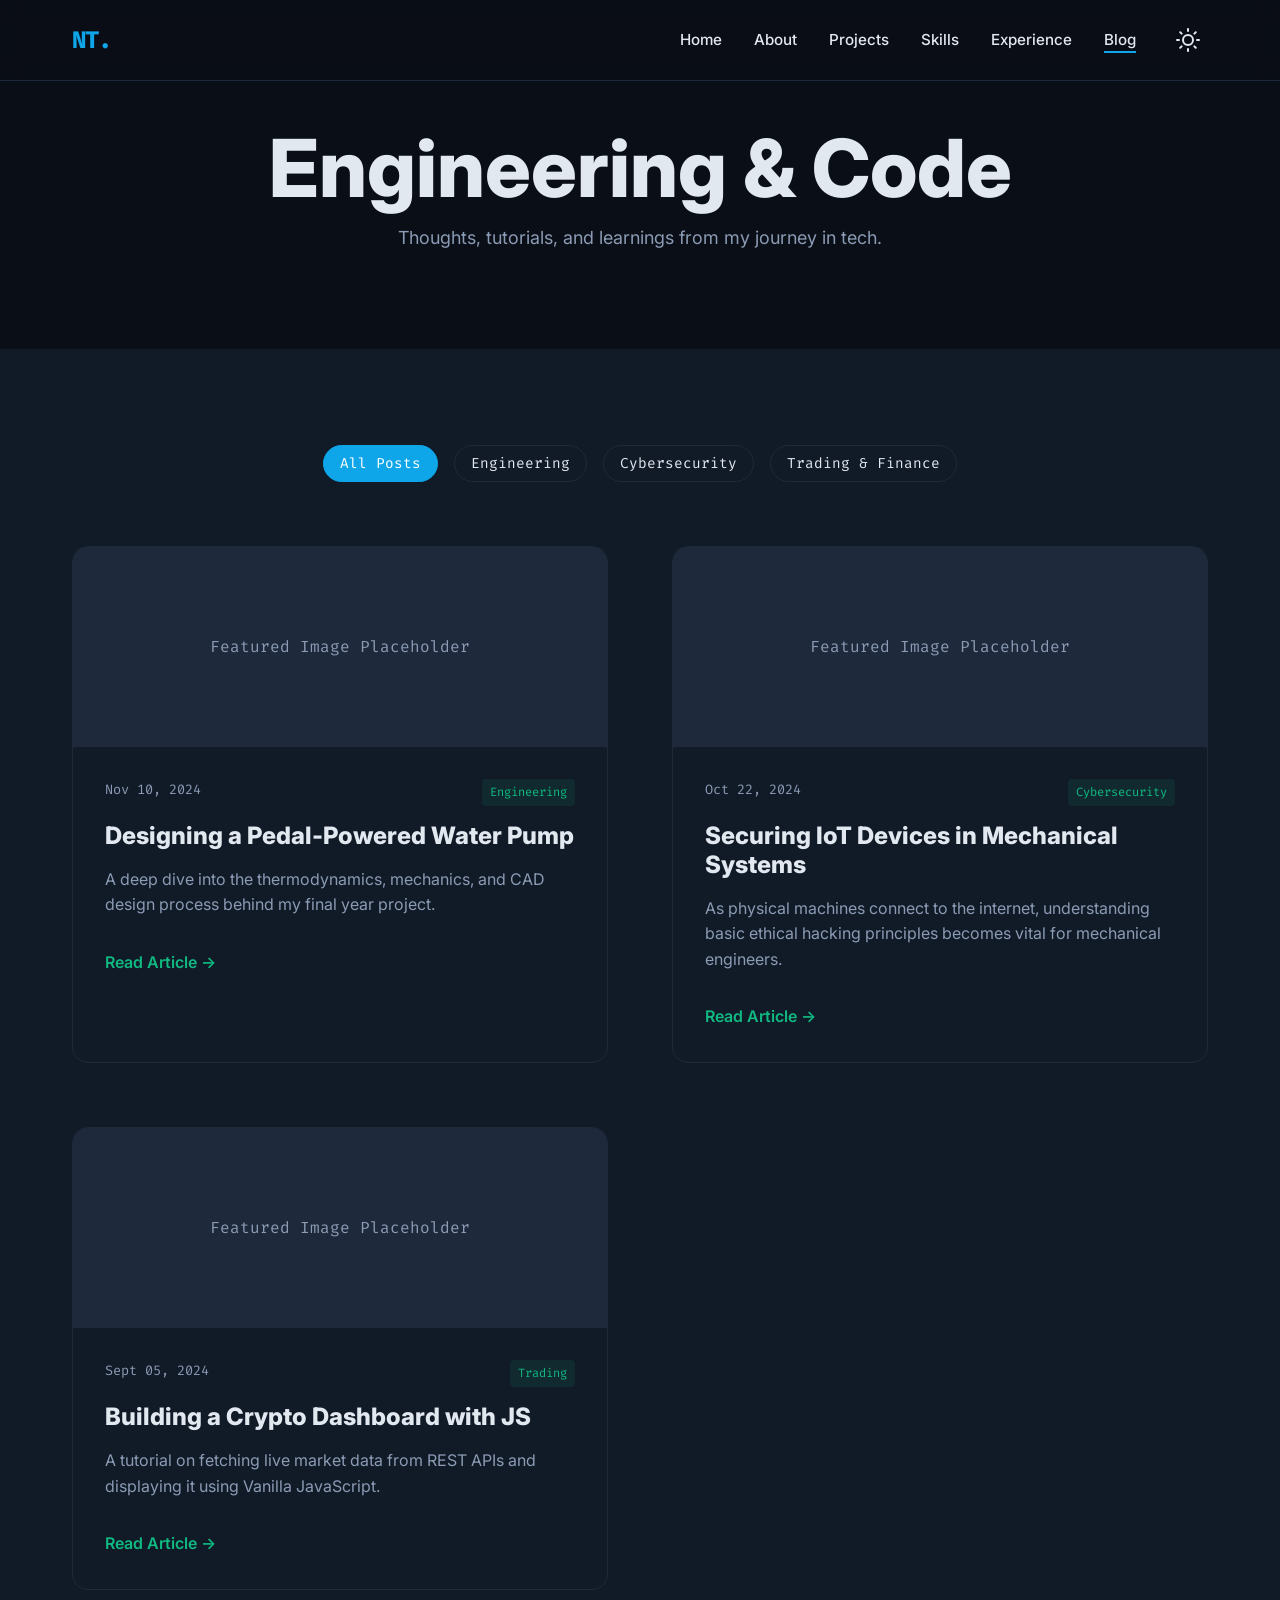
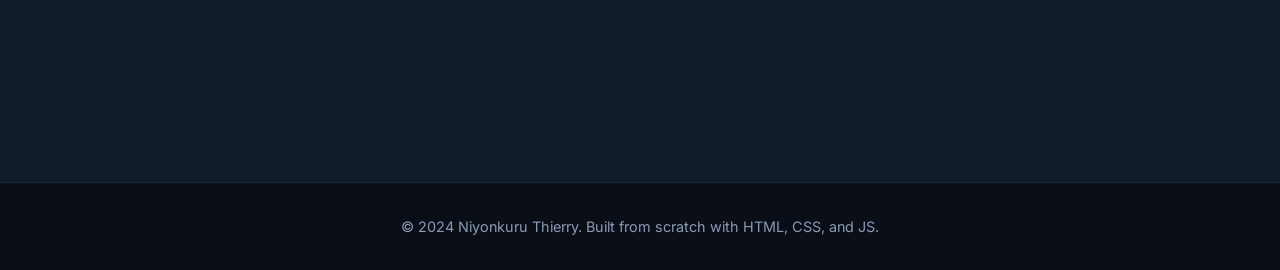
==== src/blog.html @ 0bab6eab "feat: implement interactive portfolio and project 2 ideas - Implemented full-stack frontend code (HT" ====
<!DOCTYPE html>
<html lang="en" data-theme="dark">
<head>
    <meta charset="UTF-8">
    <meta name="viewport" content="width=device-width, initial-scale=1.0">
    <meta name="description" content="Niyonkuru Thierry's Tech & Engineering Blog">
    <title>Blog | Niyonkuru Thierry</title>
    <link rel="stylesheet" href="css/style.css">
    <!-- Optional: Add Google Fonts here -->
    <link rel="preconnect" href="https://fonts.googleapis.com">
    <link rel="preconnect" href="https://fonts.gstatic.com" crossorigin>
    <link href="https://fonts.googleapis.com/css2?family=Inter:wght@300;400;600;800&family=Fira+Code:wght@400;500&display=swap" rel="stylesheet">
    <style>
        /* Extra styles specific to Blog Page */
        .blog-header {
            padding-top: 120px;
            padding-bottom: var(--spacing-md);
            text-align: center;
        }

        .blog-filters {
            display: flex;
            justify-content: center;
            gap: var(--spacing-sm);
            margin-bottom: var(--spacing-lg);
            flex-wrap: wrap;
        }

        .blog-grid {
            display: grid;
            grid-template-columns: repeat(auto-fill, minmax(350px, 1fr));
            gap: var(--spacing-lg);
            margin-bottom: var(--spacing-xl);
        }

        .blog-card {
            background-color: var(--card-bg);
            border: 1px solid var(--border-color);
            border-radius: var(--border-radius-lg);
            overflow: hidden;
            transition: transform var(--transition-fast), box-shadow var(--transition-fast);
        }

        .blog-card:hover {
            transform: translateY(-5px);
            box-shadow: var(--card-shadow);
        }

        .blog-img {
            width: 100%;
            height: 200px;
            background-color: var(--border-color);
            display: flex;
            align-items: center;
            justify-content: center;
            color: var(--text-secondary);
            font-family: var(--font-mono);
        }

        .blog-content {
            padding: var(--spacing-md);
        }

        .blog-meta {
            display: flex;
            justify-content: space-between;
            font-size: 0.85rem;
            color: var(--text-secondary);
            margin-bottom: var(--spacing-sm);
            font-family: var(--font-mono);
        }

        .blog-title {
            font-size: 1.5rem;
            margin-bottom: var(--spacing-sm);
        }

        .blog-title a {
            color: var(--text-primary);
        }

        .blog-title a:hover {
            color: var(--accent-blue);
        }

        .blog-excerpt {
            color: var(--text-secondary);
            margin-bottom: var(--spacing-md);
        }

        .read-more {
            display: inline-flex;
            align-items: center;
            gap: 0.5rem;
            font-weight: 600;
            color: var(--accent-green);
        }

        .read-more:hover {
            text-decoration: underline;
        }

        /* Single Post Layout Template */
        .single-post-container {
            max-width: 800px;
            margin: 0 auto;
            padding-top: 120px;
            padding-bottom: var(--spacing-xl);
            display: none; /* Hidden by default, unhide to see template */
        }

        .post-header {
            margin-bottom: var(--spacing-lg);
        }

        .post-hero-img {
            width: 100%;
            height: 400px;
            background-color: var(--border-color);
            border-radius: var(--border-radius-lg);
            margin-bottom: var(--spacing-md);
            display: flex;
            align-items: center;
            justify-content: center;
            color: var(--text-secondary);
        }

        .post-body p {
            margin-bottom: var(--spacing-md);
            font-size: 1.1rem;
            line-height: 1.8;
            color: var(--text-primary);
        }

        .post-body h2 {
            margin-top: var(--spacing-lg);
            margin-bottom: var(--spacing-sm);
        }

        .code-snippet {
            background-color: #1e1e1e; /* Dark theme for code */
            color: #d4d4d4;
            padding: var(--spacing-md);
            border-radius: var(--border-radius-md);
            font-family: var(--font-mono);
            overflow-x: auto;
            margin-bottom: var(--spacing-md);
            border: 1px solid #333;
        }

        /* Back button */
        .back-link {
            display: inline-block;
            margin-bottom: var(--spacing-md);
            color: var(--text-secondary);
        }
        .back-link:hover {
            color: var(--accent-blue);
        }
    </style>
</head>
<body>

    <!-- Header / Navigation (Reused from index.html) -->
    <header class="site-header">
        <div class="container header-container">
            <a href="index.html" class="logo">NT.</a>

            <button class="mobile-menu-toggle" aria-label="Toggle menu">
                <span class="bar"></span>
                <span class="bar"></span>
                <span class="bar"></span>
            </button>

            <nav class="main-nav">
                <ul class="nav-links">
                    <li><a href="index.html" class="nav-link">Home</a></li>
                    <li><a href="index.html#about" class="nav-link">About</a></li>
                    <li><a href="index.html#projects" class="nav-link">Projects</a></li>
                    <li><a href="index.html#skills" class="nav-link">Skills</a></li>
                    <li><a href="index.html#experience" class="nav-link">Experience</a></li>
                    <li><a href="blog.html" class="nav-link active">Blog</a></li>
                </ul>
                <button id="theme-toggle" class="theme-btn" aria-label="Toggle Dark/Light Mode">
                    <svg class="icon-sun" xmlns="http://www.w3.org/2000/svg" width="24" height="24" viewBox="0 0 24 24" fill="none" stroke="currentColor" stroke-width="2" stroke-linecap="round" stroke-linejoin="round"><circle cx="12" cy="12" r="5"></circle><line x1="12" y1="1" x2="12" y2="3"></line><line x1="12" y1="21" x2="12" y2="23"></line><line x1="4.22" y1="4.22" x2="5.64" y2="5.64"></line><line x1="18.36" y1="18.36" x2="19.78" y2="19.78"></line><line x1="1" y1="12" x2="3" y2="12"></line><line x1="21" y1="12" x2="23" y2="12"></line><line x1="4.22" y1="19.78" x2="5.64" y2="18.36"></line><line x1="18.36" y1="5.64" x2="19.78" y2="4.22"></line></svg>
                    <svg class="icon-moon" xmlns="http://www.w3.org/2000/svg" width="24" height="24" viewBox="0 0 24 24" fill="none" stroke="currentColor" stroke-width="2" stroke-linecap="round" stroke-linejoin="round" style="display:none;"><path d="M21 12.79A9 9 0 1 1 11.21 3 7 7 0 0 0 21 12.79z"></path></svg>
                </button>
            </nav>
        </div>
    </header>

    <main id="blog-listing">
        <!-- Blog Header -->
        <section class="blog-header">
            <div class="container">
                <h1 class="hero-title">Engineering & Code</h1>
                <p class="section-subtitle">Thoughts, tutorials, and learnings from my journey in tech.</p>
            </div>
        </section>

        <!-- Blog Filters & Grid -->
        <section class="blog-posts-section">
            <div class="container">
                <div class="blog-filters">
                    <button class="filter-btn active" data-filter="all">All Posts</button>
                    <button class="filter-btn" data-filter="engineering">Engineering</button>
                    <button class="filter-btn" data-filter="cyber">Cybersecurity</button>
                    <button class="filter-btn" data-filter="finance">Trading & Finance</button>
                </div>

                <div class="blog-grid">
                    <!-- Post 1 -->
                    <article class="blog-card" data-category="engineering">
                        <div class="blog-img">Featured Image Placeholder</div>
                        <div class="blog-content">
                            <div class="blog-meta">
                                <span>Nov 10, 2024</span>
                                <span class="tag">Engineering</span>
                            </div>
                            <h3 class="blog-title"><a href="#" onclick="showPostTemplate(event)">Designing a Pedal-Powered Water Pump</a></h3>
                            <p class="blog-excerpt">A deep dive into the thermodynamics, mechanics, and CAD design process behind my final year project.</p>
                            <a href="#" class="read-more" onclick="showPostTemplate(event)">Read Article &rarr;</a>
                        </div>
                    </article>

                    <!-- Post 2 -->
                    <article class="blog-card" id="cyber-iot" data-category="cyber">
                        <div class="blog-img">Featured Image Placeholder</div>
                        <div class="blog-content">
                            <div class="blog-meta">
                                <span>Oct 22, 2024</span>
                                <span class="tag">Cybersecurity</span>
                            </div>
                            <h3 class="blog-title"><a href="#" onclick="showPostTemplate(event)">Securing IoT Devices in Mechanical Systems</a></h3>
                            <p class="blog-excerpt">As physical machines connect to the internet, understanding basic ethical hacking principles becomes vital for mechanical engineers.</p>
                            <a href="#" class="read-more" onclick="showPostTemplate(event)">Read Article &rarr;</a>
                        </div>
                    </article>

                    <!-- Post 3 -->
                    <article class="blog-card" data-category="finance">
                        <div class="blog-img">Featured Image Placeholder</div>
                        <div class="blog-content">
                            <div class="blog-meta">
                                <span>Sept 05, 2024</span>
                                <span class="tag">Trading</span>
                            </div>
                            <h3 class="blog-title"><a href="#" onclick="showPostTemplate(event)">Building a Crypto Dashboard with JS</a></h3>
                            <p class="blog-excerpt">A tutorial on fetching live market data from REST APIs and displaying it using Vanilla JavaScript.</p>
                            <a href="#" class="read-more" onclick="showPostTemplate(event)">Read Article &rarr;</a>
                        </div>
                    </article>
                </div>
            </div>
        </section>
    </main>

    <!-- SINGLE POST TEMPLATE (Hidden by default, simulated routing for demo purposes) -->
    <main id="single-post" class="single-post-container">
        <div class="container">
            <a href="#" class="back-link" onclick="showBlogListing(event)">&larr; Back to all posts</a>

            <article>
                <header class="post-header">
                    <div class="blog-meta mb-2">
                        <span>Nov 10, 2024</span>
                        <span class="tag">Engineering</span>
                    </div>
                    <h1 class="hero-title">Designing a Pedal-Powered Water Pump</h1>
                    <p class="section-subtitle">Bridging thermodynamics and practical mechanical design for sustainable rural solutions.</p>
                </header>

                <div class="post-hero-img">High-Res Image Placeholder</div>

                <div class="post-body">
                    <h2>The Problem Statement</h2>
                    <p>Access to clean water in remote areas often relies on manual hand pumps or expensive motorized solutions. As part of my final year project at the University of Rwanda, I wanted to explore a middle ground: a pedal-powered mechanism that leverages the ergonomic efficiency of human leg muscles.</p>

                    <h2>System Architecture</h2>
                    <p>The core concept involves converting rotational kinetic energy from a standard bicycle frame into reciprocating motion required by a piston pump.</p>

                    <!-- Example Code Snippet for Tech Posts -->
                    <h2>Calculating Flow Rate</h2>
                    <p>To calculate the theoretical flow rate, we use a simple Python script mapping RPM to volumetric displacement:</p>

                    <div class="code-snippet">
<pre><code>def calculate_flow_rate(rpm, bore, stroke):
    # bore and stroke in meters
    import math
    area = math.pi * (bore / 2)**2
    # Flow rate in cubic meters per minute
    flow_rate = area * stroke * rpm
    # Convert to liters per minute
    return flow_rate * 1000

# Example usage
lpm = calculate_flow_rate(60, 0.05, 0.1)
print(f"Flow rate: {lpm:.2f} L/min")</code></pre>
                    </div>

                    <h2>Conclusion</h2>
                    <p>By blending traditional mechanical principles with modern CAD software, we were able to iterate designs quickly before entering the fabrication phase. The next step is integrating basic IoT sensors to measure actual flow rate against theoretical calculations!</p>
                </div>
            </article>

            <!-- Comments Section Placeholder -->
            <div style="margin-top: var(--spacing-xl); padding-top: var(--spacing-md); border-top: 1px solid var(--border-color);">
                <h3>Comments (0)</h3>
                <p style="color: var(--text-secondary);">Comments are powered by a mock backend.</p>
            </div>
        </div>
    </main>

    <!-- Footer -->
    <footer class="site-footer">
        <div class="container">
            <p>&copy; 2024 Niyonkuru Thierry. Built from scratch with HTML, CSS, and JS.</p>
        </div>
    </footer>

    <!-- Basic Script for Blog Demo Functionality -->
    <script>
        // Theme Toggle (Simplified version for blog page standalone)
        const themeBtn = document.getElementById('theme-toggle');
        const htmlElement = document.documentElement;
        const iconSun = document.querySelector('.icon-sun');
        const iconMoon = document.querySelector('.icon-moon');

        const savedTheme = localStorage.getItem('theme') || 'dark';
        htmlElement.setAttribute('data-theme', savedTheme);
        if (savedTheme === 'light') {
            iconSun.style.display = 'none';
            iconMoon.style.display = 'block';
        }

        themeBtn.addEventListener('click', () => {
            const currentTheme = htmlElement.getAttribute('data-theme');
            const newTheme = currentTheme === 'dark' ? 'light' : 'dark';
            htmlElement.setAttribute('data-theme', newTheme);
            localStorage.setItem('theme', newTheme);

            if (newTheme === 'dark') {
                iconSun.style.display = 'block';
                iconMoon.style.display = 'none';
            } else {
                iconSun.style.display = 'none';
                iconMoon.style.display = 'block';
            }
        });

        // Blog Filtering Logic
        const filterBtns = document.querySelectorAll('.filter-btn');
        const blogCards = document.querySelectorAll('.blog-card');

        filterBtns.forEach(btn => {
            btn.addEventListener('click', (e) => {
                filterBtns.forEach(b => b.classList.remove('active'));
                e.target.classList.add('active');

                const filterValue = e.target.getAttribute('data-filter');

                blogCards.forEach(card => {
                    if (filterValue === 'all' || card.getAttribute('data-category') === filterValue) {
                        card.style.display = 'block';
                    } else {
                        card.style.display = 'none';
                    }
                });
            });
        });

        // Simulated SPA Routing for Demo purposes (Switching between list and single post)
        function showPostTemplate(e) {
            e.preventDefault();
            document.getElementById('blog-listing').style.display = 'none';
            document.getElementById('single-post').style.display = 'block';
            window.scrollTo(0, 0);
        }

        function showBlogListing(e) {
            e.preventDefault();
            document.getElementById('single-post').style.display = 'none';
            document.getElementById('blog-listing').style.display = 'block';
            window.scrollTo(0, 0);
        }
    </script>
</body>
</html>
---- src/css/style.css ----
/* ==========================================================================
   CSS Variables & Theming
   ========================================================================== */

   :root {
    /*
     * Core Design System
     * Default Theme: Dark (Slate/Charcoal with Cyber-Blue and Terminal Green accents)
     */
    --bg-primary: #0a0e17; /* Deep Slate */
    --bg-secondary: #111a27; /* Lighter Charcoal for cards/sections */
    --text-primary: #e2e8f0; /* Off-white for high readability */
    --text-secondary: #8b9bb4; /* Muted text for subtitles/descriptions */

    /* Accents */
    --accent-blue: #0ea5e9; /* Cyber Blue */
    --accent-green: #10b981; /* Terminal Green */
    --accent-blue-hover: #0284c7;

    /* UI Elements */
    --border-color: #1e293b;
    --card-bg: #111a27;
    --card-shadow: 0 4px 6px -1px rgba(0, 0, 0, 0.5), 0 2px 4px -1px rgba(0, 0, 0, 0.3);

    /* Typography */
    --font-primary: 'Inter', sans-serif;
    --font-mono: 'Fira Code', monospace;

    /* Spacing & Layout */
    --spacing-xs: 0.5rem;
    --spacing-sm: 1rem;
    --spacing-md: 2rem;
    --spacing-lg: 4rem;
    --spacing-xl: 6rem;

    --container-max-width: 1200px;
    --border-radius-sm: 0.375rem;
    --border-radius-md: 0.5rem;
    --border-radius-lg: 1rem;

    /* Transitions */
    --transition-fast: 0.2s ease;
    --transition-normal: 0.3s ease;
}

/* Light Theme Overrides */
[data-theme="light"] {
    --bg-primary: #f8fafc;
    --bg-secondary: #ffffff;
    --text-primary: #0f172a;
    --text-secondary: #475569;

    --accent-blue: #2563eb;
    --accent-green: #059669;
    --accent-blue-hover: #1d4ed8;

    --border-color: #e2e8f0;
    --card-bg: #ffffff;
    --card-shadow: 0 4px 6px -1px rgba(0, 0, 0, 0.1), 0 2px 4px -1px rgba(0, 0, 0, 0.06);
}

/* ==========================================================================
   Reset & Base Styles
   ========================================================================== */

* {
    margin: 0;
    padding: 0;
    box-sizing: border-box;
}

html {
    scroll-behavior: smooth; /* Enables smooth scrolling for anchor links */
}

body {
    font-family: var(--font-primary);
    background-color: var(--bg-primary);
    color: var(--text-primary);
    line-height: 1.6;
    transition: background-color var(--transition-normal), color var(--transition-normal);
}

a {
    color: var(--accent-blue);
    text-decoration: none;
    transition: color var(--transition-fast);
}

a:hover {
    color: var(--accent-blue-hover);
}

ul {
    list-style: none;
}

img {
    max-width: 100%;
    height: auto;
    display: block;
}

/* ==========================================================================
   Typography
   ========================================================================== */

h1, h2, h3, h4 {
    font-weight: 800;
    line-height: 1.2;
    margin-bottom: var(--spacing-sm);
    color: var(--text-primary);
}

.section-title {
    font-size: 2.5rem;
    margin-bottom: var(--spacing-md);
    position: relative;
    display: inline-block;
}

.section-title::after {
    content: '';
    position: absolute;
    bottom: -10px;
    left: 0;
    width: 60px;
    height: 4px;
    background-color: var(--accent-blue);
    border-radius: 2px;
}

.section-subtitle {
    color: var(--text-secondary);
    font-size: 1.125rem;
    margin-bottom: var(--spacing-lg);
}

/* ==========================================================================
   Layout & Utility Classes
   ========================================================================== */

.container {
    width: 100%;
    max-width: var(--container-max-width);
    margin: 0 auto;
    padding: 0 var(--spacing-md);
}

section {
    padding: var(--spacing-xl) 0;
}

section:nth-child(even) {
    background-color: var(--bg-secondary);
}

.btn {
    display: inline-block;
    padding: 0.75rem 1.5rem;
    border-radius: var(--border-radius-md);
    font-weight: 600;
    font-size: 1rem;
    cursor: pointer;
    transition: all var(--transition-fast);
    border: none;
    text-align: center;
}

.btn-primary {
    background-color: var(--accent-blue);
    color: #ffffff;
}

.btn-primary:hover {
    background-color: var(--accent-blue-hover);
    transform: translateY(-2px);
    box-shadow: 0 4px 12px rgba(14, 165, 233, 0.3);
}

.btn-outline {
    background-color: transparent;
    border: 2px solid var(--accent-blue);
    color: var(--accent-blue);
}

.btn-outline:hover {
    background-color: var(--accent-blue);
    color: #ffffff;
}

.w-100 {
    width: 100%;
}

.mt-4 {
    margin-top: var(--spacing-md);
}

/* ==========================================================================
   Header & Navigation
   ========================================================================== */

.site-header {
    position: fixed;
    top: 0;
    left: 0;
    width: 100%;
    background-color: rgba(10, 14, 23, 0.8);
    backdrop-filter: blur(10px); /* Frosted glass effect */
    -webkit-backdrop-filter: blur(10px);
    z-index: 1000;
    border-bottom: 1px solid var(--border-color);
    transition: background-color var(--transition-normal);
}

[data-theme="light"] .site-header {
    background-color: rgba(248, 250, 252, 0.8);
}

.header-container {
    display: flex;
    justify-content: space-between;
    align-items: center;
    height: 80px;
}

.logo {
    font-family: var(--font-mono);
    font-size: 1.5rem;
    font-weight: 800;
    color: var(--accent-blue);
    letter-spacing: -1px;
}

.main-nav {
    display: flex;
    align-items: center;
    gap: var(--spacing-md);
}

.nav-links {
    display: flex;
    gap: var(--spacing-md);
}

.nav-link {
    color: var(--text-primary);
    font-weight: 500;
    font-size: 0.95rem;
    position: relative;
}

.nav-link::after {
    content: '';
    position: absolute;
    width: 0;
    height: 2px;
    bottom: -4px;
    left: 0;
    background-color: var(--accent-blue);
    transition: width var(--transition-fast);
}

.nav-link:hover::after,
.nav-link.active::after {
    width: 100%;
}

.theme-btn {
    background: none;
    border: none;
    color: var(--text-primary);
    cursor: pointer;
    display: flex;
    align-items: center;
    justify-content: center;
    padding: 0.5rem;
    border-radius: 50%;
    transition: background-color var(--transition-fast);
}

.theme-btn:hover {
    background-color: var(--border-color);
}

.mobile-menu-toggle {
    display: none;
    background: none;
    border: none;
    cursor: pointer;
    flex-direction: column;
    gap: 5px;
}

.mobile-menu-toggle .bar {
    width: 25px;
    height: 3px;
    background-color: var(--text-primary);
    transition: all var(--transition-fast);
}

/* ==========================================================================
   Hero Section
   ========================================================================== */

.hero-section {
    min-height: 100vh;
    display: flex;
    align-items: center;
    padding-top: 80px; /* Offset for fixed header */
}

.hero-container {
    display: flex;
    align-items: center;
    justify-content: space-between;
    gap: var(--spacing-lg);
}

.hero-content {
    flex: 1;
    max-width: 600px;
}

.greeting {
    font-family: var(--font-mono);
    color: var(--accent-green);
    font-size: 1.125rem;
    margin-bottom: var(--spacing-xs);
}

.hero-title {
    font-size: clamp(3rem, 8vw, 5rem); /* Responsive typography */
    color: var(--text-primary);
    margin-bottom: var(--spacing-xs);
}

.hero-subtitle {
    font-size: clamp(2rem, 5vw, 3rem);
    color: var(--text-secondary);
    margin-bottom: var(--spacing-md);
}

.hero-description {
    color: var(--text-secondary);
    font-size: 1.125rem;
    max-width: 500px;
    margin-bottom: var(--spacing-lg);
}

.hero-actions {
    display: flex;
    gap: var(--spacing-sm);
}

.hero-graphic {
    flex: 1;
    display: flex;
    justify-content: center;
    align-items: center;
}

/* Placeholder for a cool tech graphic */
.tech-shape {
    width: 300px;
    height: 300px;
    background: linear-gradient(135deg, var(--accent-blue) 0%, var(--accent-green) 100%);
    border-radius: 30% 70% 70% 30% / 30% 30% 70% 70%;
    animation: morph 8s ease-in-out infinite;
    opacity: 0.8;
    filter: blur(2px);
}

@keyframes morph {
    0% { border-radius: 30% 70% 70% 30% / 30% 30% 70% 70%; }
    50% { border-radius: 70% 30% 30% 70% / 70% 70% 30% 30%; }
    100% { border-radius: 30% 70% 70% 30% / 30% 30% 70% 70%; }
}

/* ==========================================================================
   About Section
   ========================================================================== */

.about-grid {
    display: grid;
    grid-template-columns: 3fr 2fr;
    gap: var(--spacing-lg);
    align-items: center;
}

.about-text p {
    margin-bottom: var(--spacing-sm);
    color: var(--text-secondary);
    font-size: 1.1rem;
}

.about-image-wrapper {
    position: relative;
}

.image-placeholder {
    width: 100%;
    aspect-ratio: 1 / 1;
    background-color: var(--border-color);
    border-radius: var(--border-radius-lg);
    display: flex;
    align-items: center;
    justify-content: center;
    color: var(--text-secondary);
    font-family: var(--font-mono);
    position: relative;
    z-index: 1;
}

/* Decorative border behind image */
.about-image-wrapper::after {
    content: '';
    position: absolute;
    top: 20px;
    left: 20px;
    width: 100%;
    height: 100%;
    border: 2px solid var(--accent-green);
    border-radius: var(--border-radius-lg);
    z-index: 0;
    transition: transform var(--transition-normal);
}

.about-image-wrapper:hover::after {
    transform: translate(-10px, -10px);
}

/* ==========================================================================
   Projects Section
   ========================================================================== */

.project-filters {
    display: flex;
    gap: var(--spacing-sm);
    margin-bottom: var(--spacing-lg);
    flex-wrap: wrap;
}

.filter-btn {
    background: transparent;
    border: 1px solid var(--border-color);
    color: var(--text-primary);
    padding: 0.5rem 1rem;
    border-radius: 20px;
    cursor: pointer;
    transition: all var(--transition-fast);
    font-family: var(--font-mono);
    font-size: 0.9rem;
}

.filter-btn:hover, .filter-btn.active {
    background-color: var(--accent-blue);
    border-color: var(--accent-blue);
    color: #fff;
}

.projects-grid {
    display: grid;
    grid-template-columns: repeat(auto-fill, minmax(320px, 1fr));
    gap: var(--spacing-md);
}

.project-card {
    background-color: var(--card-bg);
    border: 1px solid var(--border-color);
    border-radius: var(--border-radius-md);
    overflow: hidden;
    transition: transform var(--transition-fast), box-shadow var(--transition-fast);
    display: flex;
    flex-direction: column;
}

.project-card:hover {
    transform: translateY(-5px);
    box-shadow: var(--card-shadow);
}

.project-img-placeholder {
    height: 200px;
    background-color: var(--border-color);
    display: flex;
    align-items: center;
    justify-content: center;
    color: var(--text-secondary);
    font-family: var(--font-mono);
}

.project-content {
    padding: var(--spacing-md);
    flex-grow: 1;
    display: flex;
    flex-direction: column;
}

.project-title {
    font-size: 1.25rem;
    margin-bottom: var(--spacing-xs);
}

.project-desc {
    color: var(--text-secondary);
    font-size: 0.95rem;
    margin-bottom: var(--spacing-md);
    flex-grow: 1;
}

.project-tags {
    display: flex;
    flex-wrap: wrap;
    gap: 0.5rem;
    margin-bottom: var(--spacing-md);
}

.tag {
    font-family: var(--font-mono);
    font-size: 0.75rem;
    color: var(--accent-green);
    background-color: rgba(16, 185, 129, 0.1);
    padding: 0.25rem 0.5rem;
    border-radius: 4px;
}

.project-links {
    display: flex;
    gap: var(--spacing-sm);
}

.link-btn {
    font-size: 0.9rem;
    font-weight: 600;
}

/* ==========================================================================
   Skills Section
   ========================================================================== */

.skills-container {
    display: grid;
    grid-template-columns: repeat(auto-fit, minmax(250px, 1fr));
    gap: var(--spacing-lg);
}

.skill-category h3 {
    font-size: 1.2rem;
    margin-bottom: var(--spacing-sm);
    color: var(--text-primary);
    border-bottom: 1px solid var(--border-color);
    padding-bottom: 0.5rem;
}

.skill-pills {
    display: flex;
    flex-wrap: wrap;
    gap: 0.75rem;
}

.skill-pill {
    background-color: var(--card-bg);
    border: 1px solid var(--border-color);
    color: var(--text-primary);
    padding: 0.5rem 1rem;
    border-radius: 20px;
    cursor: pointer;
    transition: all var(--transition-fast);
    font-family: var(--font-mono);
    font-size: 0.9rem;
}

.skill-pill:hover {
    border-color: var(--accent-blue);
    background-color: rgba(14, 165, 233, 0.1);
    transform: scale(1.05);
}

/* ==========================================================================
   Experience Timeline
   ========================================================================== */

.timeline {
    position: relative;
    max-width: 800px;
    margin: 0 auto;
}

/* The vertical line */
.timeline::after {
    content: '';
    position: absolute;
    width: 2px;
    background-color: var(--border-color);
    top: 0;
    bottom: 0;
    left: 20px;
    margin-left: -1px;
}

.timeline-item {
    padding: 10px 40px;
    position: relative;
    background-color: inherit;
    width: 100%;
    margin-bottom: var(--spacing-md);
}

.timeline-dot {
    position: absolute;
    width: 16px;
    height: 16px;
    right: auto;
    left: 12px;
    top: 15px;
    background-color: var(--accent-blue);
    border: 4px solid var(--bg-primary);
    border-radius: 50%;
    z-index: 1;
}

.timeline-content {
    padding: var(--spacing-md);
    background-color: var(--card-bg);
    border: 1px solid var(--border-color);
    position: relative;
    border-radius: var(--border-radius-md);
}

.timeline-date {
    font-family: var(--font-mono);
    color: var(--accent-green);
    font-size: 0.85rem;
    display: block;
    margin-bottom: 0.5rem;
}

.timeline-title {
    font-size: 1.25rem;
    margin-bottom: 0.25rem;
}

.timeline-org {
    color: var(--text-secondary);
    font-weight: 500;
    margin-bottom: 1rem;
}

.timeline-content p {
    color: var(--text-secondary);
    font-size: 0.95rem;
}

/* ==========================================================================
   Testimonials
   ========================================================================== */

.testimonials-grid {
    display: grid;
    grid-template-columns: repeat(auto-fit, minmax(300px, 1fr));
    gap: var(--spacing-md);
}

.testimonial-card {
    background-color: var(--card-bg);
    border: 1px solid var(--border-color);
    padding: var(--spacing-md);
    border-radius: var(--border-radius-md);
    display: flex;
    flex-direction: column;
    justify-content: space-between;
}

.testimonial-text {
    font-style: italic;
    color: var(--text-secondary);
    margin-bottom: var(--spacing-md);
    position: relative;
}

.testimonial-text::before {
    content: '"';
    font-size: 4rem;
    color: var(--border-color);
    position: absolute;
    top: -20px;
    left: -10px;
    z-index: -1;
    opacity: 0.5;
    font-family: serif;
}

.testimonial-author {
    display: flex;
    align-items: center;
    gap: var(--spacing-sm);
}

.author-avatar {
    width: 50px;
    height: 50px;
    background-color: var(--border-color);
    border-radius: 50%;
}

.author-name {
    font-size: 1rem;
    margin-bottom: 0;
}

.author-title {
    font-size: 0.85rem;
    color: var(--text-secondary);
}

/* ==========================================================================
   Contact Section
   ========================================================================== */

.contact-grid {
    display: grid;
    grid-template-columns: 1fr 1fr;
    gap: var(--spacing-lg);
}

.contact-info h3 {
    font-size: 2rem;
    margin-bottom: var(--spacing-sm);
}

.contact-info p {
    color: var(--text-secondary);
    margin-bottom: var(--spacing-md);
}

.contact-details p {
    font-family: var(--font-mono);
    margin-bottom: 0.5rem;
}

.social-links {
    display: flex;
    gap: var(--spacing-sm);
    margin-top: var(--spacing-md);
}

.social-icon {
    display: flex;
    align-items: center;
    justify-content: center;
    width: 40px;
    height: 40px;
    border-radius: 50%;
    background-color: var(--card-bg);
    border: 1px solid var(--border-color);
    color: var(--text-primary);
    transition: all var(--transition-fast);
}

.social-icon:hover {
    background-color: var(--accent-blue);
    border-color: var(--accent-blue);
    color: #fff;
    transform: translateY(-3px);
}

/* Form Styles */
.form-group {
    margin-bottom: var(--spacing-sm);
}

label {
    display: block;
    margin-bottom: 0.5rem;
    font-family: var(--font-mono);
    font-size: 0.9rem;
    color: var(--text-secondary);
}

input, textarea {
    width: 100%;
    padding: 0.75rem;
    background-color: var(--card-bg);
    border: 1px solid var(--border-color);
    border-radius: var(--border-radius-sm);
    color: var(--text-primary);
    font-family: var(--font-primary);
    transition: border-color var(--transition-fast);
}

input:focus, textarea:focus {
    outline: none;
    border-color: var(--accent-blue);
}

.form-status {
    margin-top: 1rem;
    font-size: 0.9rem;
    text-align: center;
}

.form-status.success {
    color: var(--accent-green);
}

.form-status.error {
    color: #ef4444; /* Red */
}

/* ==========================================================================
   Footer
   ========================================================================== */

.site-footer {
    text-align: center;
    padding: var(--spacing-md) 0;
    border-top: 1px solid var(--border-color);
    color: var(--text-secondary);
    font-size: 0.9rem;
}

/* ==========================================================================
   AI Toast Notification (Bonus Feature)
   ========================================================================== */

.toast-container {
    position: fixed;
    bottom: 20px;
    right: 20px;
    z-index: 9999;
    max-width: 350px;
    transform: translateX(120%);
    transition: transform 0.4s cubic-bezier(0.175, 0.885, 0.32, 1.275);
}

.toast-container:not(.hidden) {
    transform: translateX(0);
}

.toast-content {
    background-color: var(--bg-secondary);
    border: 1px solid var(--accent-blue);
    border-left: 4px solid var(--accent-blue);
    border-radius: var(--border-radius-md);
    padding: var(--spacing-sm);
    box-shadow: 0 10px 15px -3px rgba(0, 0, 0, 0.5);
}

[data-theme="light"] .toast-content {
    box-shadow: 0 10px 15px -3px rgba(0, 0, 0, 0.1);
}

.toast-header {
    display: flex;
    justify-content: space-between;
    align-items: center;
    margin-bottom: 0.5rem;
}

.toast-icon {
    font-family: var(--font-mono);
    font-weight: bold;
    color: var(--accent-blue);
    font-size: 0.9rem;
}

.toast-close {
    background: none;
    border: none;
    color: var(--text-secondary);
    font-size: 1.2rem;
    cursor: pointer;
}

.toast-close:hover {
    color: var(--text-primary);
}

.toast-message {
    font-size: 0.95rem;
    color: var(--text-primary);
    margin-bottom: 0.5rem;
}

.toast-link {
    font-family: var(--font-mono);
    font-size: 0.85rem;
    color: var(--accent-green);
    text-decoration: underline;
}

/* ==========================================================================
   Media Queries (Responsive Design)
   ========================================================================== */

@media (max-width: 992px) {
    .hero-container, .about-grid, .contact-grid {
        flex-direction: column;
        text-align: center;
    }

    .about-grid, .contact-grid {
        grid-template-columns: 1fr;
    }

    .hero-content, .hero-graphic {
        width: 100%;
    }

    .hero-actions {
        justify-content: center;
    }

    .about-image-wrapper {
        max-width: 400px;
        margin: 0 auto;
    }
}

@media (max-width: 768px) {
    /* Mobile Navigation */
    .mobile-menu-toggle {
        display: flex;
        z-index: 1001;
    }

    .main-nav {
        position: fixed;
        top: 0;
        right: -100%;
        width: 70vw;
        height: 100vh;
        background-color: var(--bg-secondary);
        flex-direction: column;
        justify-content: center;
        transition: right var(--transition-normal);
        border-left: 1px solid var(--border-color);
        box-shadow: -5px 0 15px rgba(0,0,0,0.5);
    }

    .main-nav.nav-open {
        right: 0;
    }

    .nav-links {
        flex-direction: column;
        align-items: center;
        gap: var(--spacing-md);
    }

    /* Mobile Menu Icon Animation */
    .mobile-menu-toggle.open .bar:nth-child(1) {
        transform: translateY(8px) rotate(45deg);
    }
    .mobile-menu-toggle.open .bar:nth-child(2) {
        opacity: 0;
    }
    .mobile-menu-toggle.open .bar:nth-child(3) {
        transform: translateY(-8px) rotate(-45deg);
    }

    /* Timeline Adjustments */
    .timeline::after {
        left: 31px;
    }

    .timeline-item {
        padding-left: 60px;
        padding-right: 0;
    }

    .timeline-dot {
        left: 23px;
    }
}
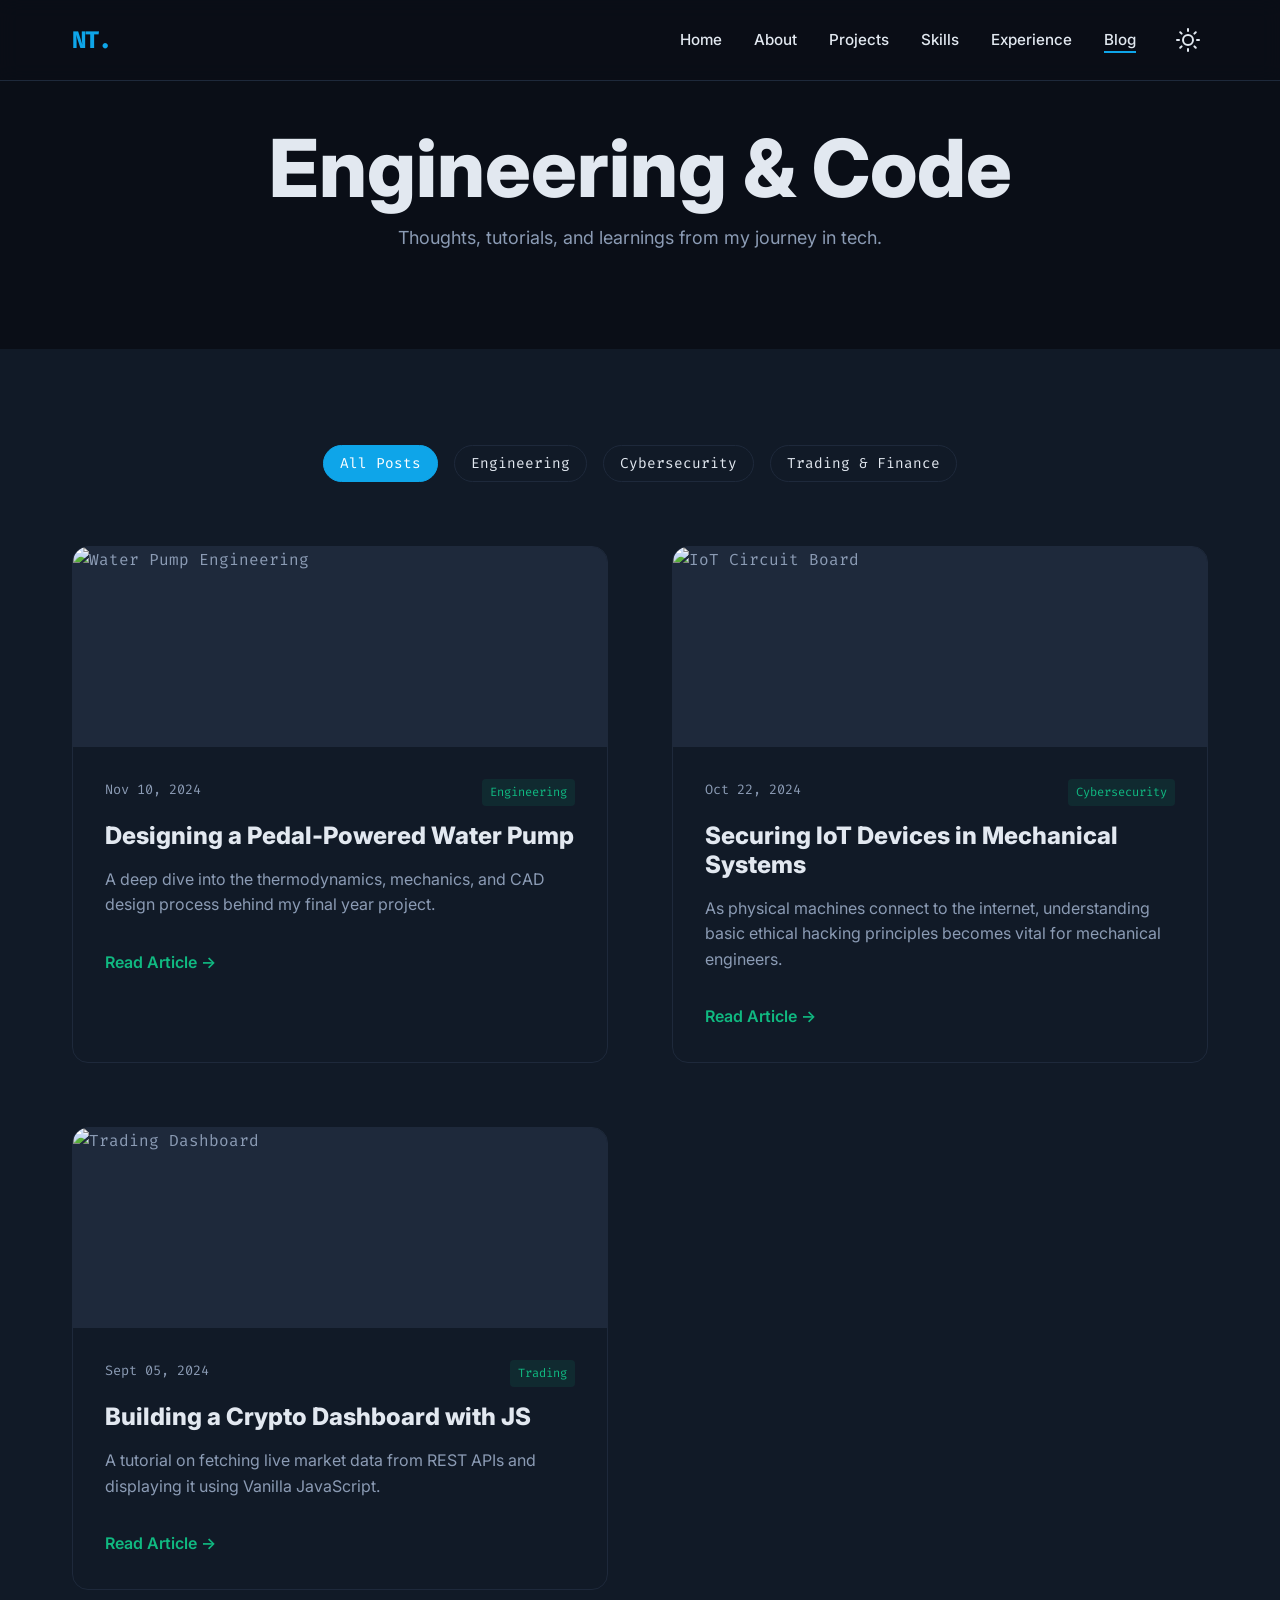
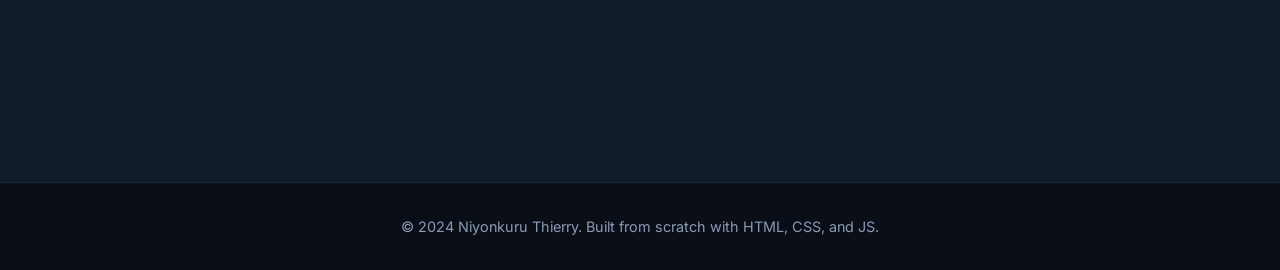
==== commit 90d281c9: "feat: Add profile picture, unsplash images and project modal Co-authored-by: thierryrwanda2027 <1624" ====
--- a/src/blog.html
+++ b/src/blog.html
@@ -211,7 +211,7 @@
                 <div class="blog-grid">
                     <!-- Post 1 -->
                     <article class="blog-card" data-category="engineering">
-                        <div class="blog-img">Featured Image Placeholder</div>
+                        <img src="https://images.unsplash.com/photo-1581091226825-a6a2a5aee158?w=600&h=400&fit=crop" alt="Water Pump Engineering" class="blog-img">
                         <div class="blog-content">
                             <div class="blog-meta">
                                 <span>Nov 10, 2024</span>
@@ -225,7 +225,7 @@
 
                     <!-- Post 2 -->
                     <article class="blog-card" id="cyber-iot" data-category="cyber">
-                        <div class="blog-img">Featured Image Placeholder</div>
+                        <img src="https://images.unsplash.com/photo-1518770660439-4636190af475?w=600&h=400&fit=crop" alt="IoT Circuit Board" class="blog-img">
                         <div class="blog-content">
                             <div class="blog-meta">
                                 <span>Oct 22, 2024</span>
@@ -239,7 +239,7 @@
 
                     <!-- Post 3 -->
                     <article class="blog-card" data-category="finance">
-                        <div class="blog-img">Featured Image Placeholder</div>
+                        <img src="https://images.unsplash.com/photo-1611974789855-9c2a0a7236a3?w=600&h=400&fit=crop" alt="Trading Dashboard" class="blog-img">
                         <div class="blog-content">
                             <div class="blog-meta">
                                 <span>Sept 05, 2024</span>
@@ -270,7 +270,7 @@
                     <p class="section-subtitle">Bridging thermodynamics and practical mechanical design for sustainable rural solutions.</p>
                 </header>
 
-                <div class="post-hero-img">High-Res Image Placeholder</div>
+                <img src="https://images.unsplash.com/photo-1581091226825-a6a2a5aee158?w=1200&h=600&fit=crop" alt="Water Pump Engineering" class="post-hero-img">
 
                 <div class="post-body">
                     <h2>The Problem Statement</h2>
--- a/src/css/style.css
+++ b/src/css/style.css
@@ -399,18 +399,23 @@
     position: relative;
 }
 
-.image-placeholder {
+.profile-img {
     width: 100%;
     aspect-ratio: 1 / 1;
-    background-color: var(--border-color);
+    object-fit: cover;
     border-radius: var(--border-radius-lg);
-    display: flex;
-    align-items: center;
-    justify-content: center;
-    color: var(--text-secondary);
-    font-family: var(--font-mono);
     position: relative;
     z-index: 1;
+}
+
+.hero-img {
+    width: 100%;
+    max-width: 400px;
+    aspect-ratio: 1 / 1;
+    object-fit: cover;
+    border-radius: 30% 70% 70% 30% / 30% 30% 70% 70%;
+    animation: morph 8s ease-in-out infinite;
+    box-shadow: 0 10px 30px rgba(0, 0, 0, 0.2);
 }
 
 /* Decorative border behind image */
@@ -474,6 +479,7 @@
     transition: transform var(--transition-fast), box-shadow var(--transition-fast);
     display: flex;
     flex-direction: column;
+    cursor: pointer;
 }
 
 .project-card:hover {
@@ -481,14 +487,11 @@
     box-shadow: var(--card-shadow);
 }
 
-.project-img-placeholder {
+.project-img {
     height: 200px;
-    background-color: var(--border-color);
-    display: flex;
-    align-items: center;
-    justify-content: center;
-    color: var(--text-secondary);
-    font-family: var(--font-mono);
+    width: 100%;
+    object-fit: cover;
+    display: block;
 }
 
 .project-content {
@@ -698,11 +701,12 @@
     gap: var(--spacing-sm);
 }
 
-.author-avatar {
+.author-avatar-img {
     width: 50px;
     height: 50px;
+    object-fit: cover;
+    border-radius: 50%;
     background-color: var(--border-color);
-    border-radius: 50%;
 }
 
 .author-name {
@@ -975,3 +979,114 @@
         left: 23px;
     }
 }
+
+/* ==========================================================================
+   Project Modal
+   ========================================================================== */
+.modal-overlay {
+    position: fixed;
+    top: 0;
+    left: 0;
+    width: 100%;
+    height: 100%;
+    background-color: rgba(0, 0, 0, 0.8);
+    z-index: 2000;
+    display: flex;
+    align-items: center;
+    justify-content: center;
+    backdrop-filter: blur(5px);
+    transition: opacity var(--transition-normal);
+}
+
+.modal-overlay.hidden {
+    opacity: 0;
+    pointer-events: none;
+}
+
+.modal-content {
+    background-color: var(--bg-primary);
+    border: 1px solid var(--border-color);
+    border-radius: var(--border-radius-lg);
+    width: 90%;
+    max-width: 800px;
+    max-height: 90vh;
+    overflow-y: auto;
+    position: relative;
+    box-shadow: 0 20px 40px rgba(0,0,0,0.4);
+    transform: translateY(0);
+    transition: transform var(--transition-normal);
+}
+
+.modal-overlay.hidden .modal-content {
+    transform: translateY(20px);
+}
+
+.modal-close {
+    position: absolute;
+    top: 15px;
+    right: 15px;
+    background: rgba(0, 0, 0, 0.5);
+    color: white;
+    border: none;
+    border-radius: 50%;
+    width: 35px;
+    height: 35px;
+    font-size: 1.5rem;
+    cursor: pointer;
+    display: flex;
+    align-items: center;
+    justify-content: center;
+    z-index: 10;
+    transition: background-color var(--transition-fast);
+}
+
+.modal-close:hover {
+    background: var(--accent-blue);
+}
+
+.modal-hero-img {
+    width: 100%;
+    height: 300px;
+    object-fit: cover;
+    border-bottom: 1px solid var(--border-color);
+}
+
+.modal-body {
+    padding: var(--spacing-lg);
+}
+
+.modal-title {
+    font-size: 2rem;
+    margin-bottom: var(--spacing-xs);
+}
+
+.modal-tags {
+    margin-bottom: var(--spacing-md);
+    display: flex;
+    gap: 0.5rem;
+    flex-wrap: wrap;
+}
+
+.modal-desc {
+    color: var(--text-secondary);
+    font-size: 1.1rem;
+    margin-bottom: var(--spacing-lg);
+    line-height: 1.8;
+}
+
+.modal-links {
+    display: flex;
+    gap: var(--spacing-sm);
+}
+
+@media (max-width: 768px) {
+    .modal-hero-img {
+        height: 200px;
+    }
+    .modal-body {
+        padding: var(--spacing-md);
+    }
+    .modal-title {
+        font-size: 1.5rem;
+    }
+}
